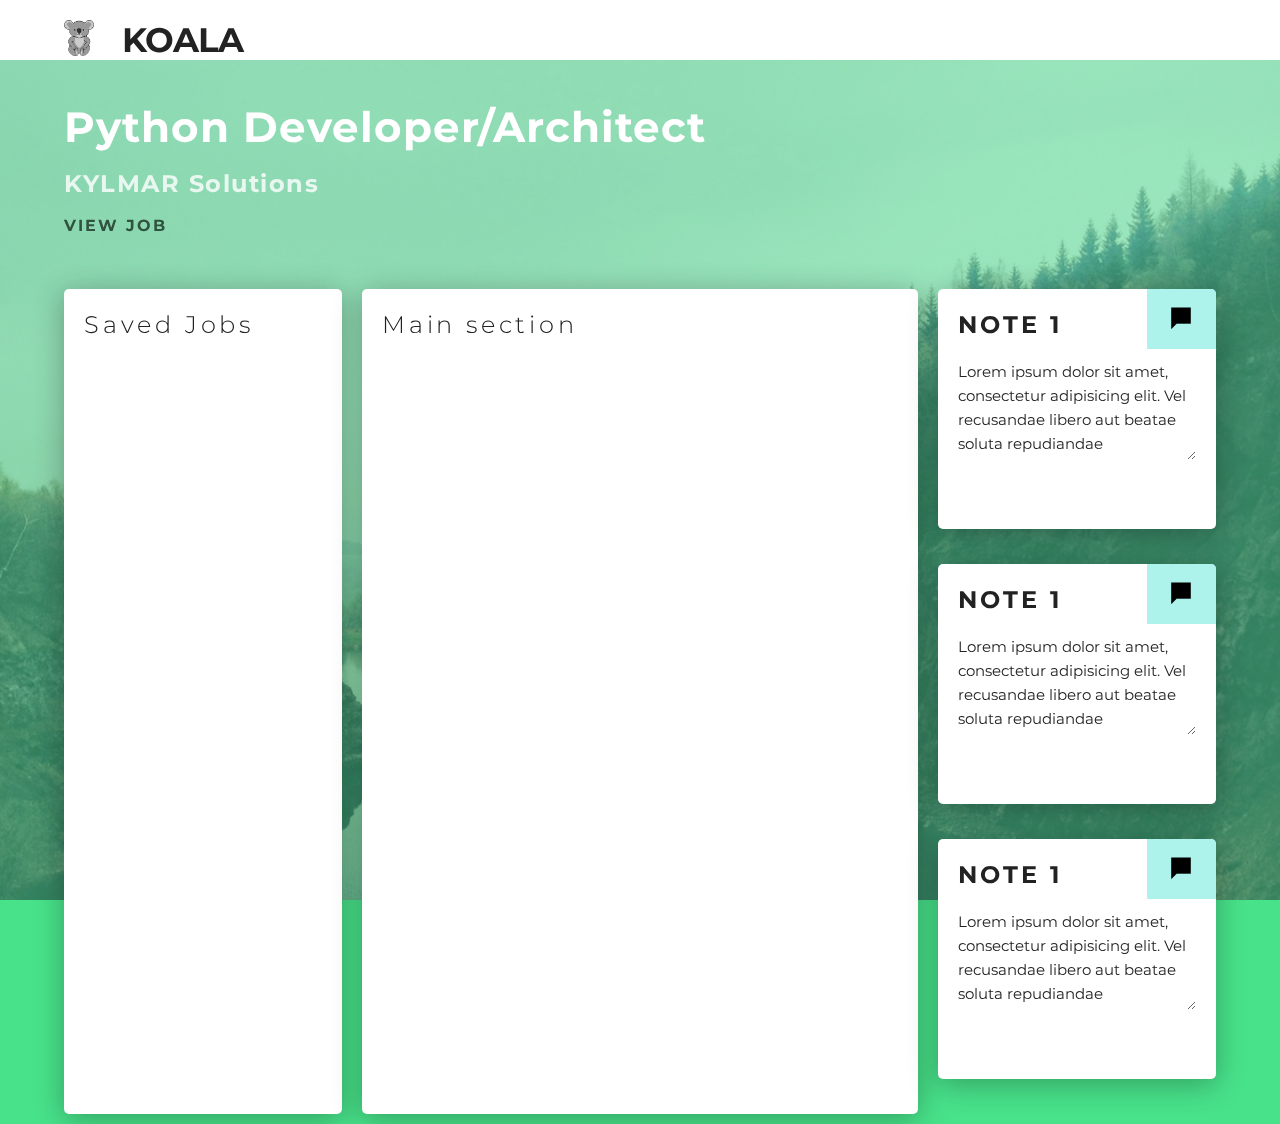
==== dashboard.html @ 85a9f55a "add landing page. change index to dashboard" ====
<!DOCTYPE html>
<html lang="en">
  <head>
    <title></title>
    <meta charset="UTF-8">
    <meta name="viewport" content="width=device-width, initial-scale=1">
    <link href="style.css" rel="stylesheet">
  </head>
  <body>
  
    
      <div class="Background-image"></div>
        <div class="Page-wrap">
        <header class="Header">
          <div class="Grid middle container">
            <div class="Cell six Brand">
              <div class="Grid">
                <div class="Cell one"><img src="img/Koala.png" alt=""></div>
                <div class="Cell"><h1 class="uppercase">Koala</h1></div>
              </div>              
            </div><!-- /.brand -->
          </div><!-- /.container -->
        </header>

        <main role="main">
          <div class="container">

            <div class="Job">
              <h3 class="Job__title h1">Python Developer/Architect</h3>
              <p class="Job__company h3">KYLMAR Solutions</p>
              <p class="Job__link uppercase">
                <a href="" class="">View Job</a>
              </p>
            </div><!--Job-->


            <div class="Grid">

              <div class="Cell three">
                <div class="Card">
                  <h3>Saved Jobs</h3>
                </div>
              </div>


              <div class="Cell six">
                <div class="Card">
                  <h3>Main section</h3>
                </div>
              </div>
              <div class="Cell three">


                <div class="Note Card">
                  <div class="Note__bubble Grid center middle">
                    <img src="img/bubble.png" alt="" class="Cell">
                  </div>
                  <h3 class="Note__title uppercase">Note 1</h3>
                  <textarea class="Note__content">Lorem ipsum dolor sit amet, consectetur adipisicing elit. Vel recusandae libero aut beatae soluta repudiandae consequatur voluptatem, culpa placeat repellendus tenetur impedit numquam! Hic facilis totam dolores, placeat doloribus quibusdam!
                  </textarea>
                </div><!-- /.Note -->

                <div class="Note Card">
                  <div class="Note__bubble Grid center middle">
                    <img src="img/bubble.png" alt="" class="Cell">
                  </div>
                  <h3 class="Note__title uppercase">Note 1</h3>
                  <textarea class="Note__content">Lorem ipsum dolor sit amet, consectetur adipisicing elit. Vel recusandae libero aut beatae soluta repudiandae consequatur voluptatem, culpa placeat repellendus tenetur impedit numquam! Hic facilis totam dolores, placeat doloribus quibusdam!
                  </textarea>
                </div><!-- /.Note -->

                <div class="Note Card">
                  <div class="Note__bubble Grid center middle">
                    <img src="img/bubble.png" alt="" class="Cell">
                  </div>
                  <h3 class="Note__title uppercase">Note 1</h3>
                  <textarea class="Note__content">Lorem ipsum dolor sit amet, consectetur adipisicing elit. Vel recusandae libero aut beatae soluta repudiandae consequatur voluptatem, culpa placeat repellendus tenetur impedit numquam! Hic facilis totam dolores, placeat doloribus quibusdam!
                  </textarea>
                </div><!-- /.Note -->

              </div><!-- /.Cell-->


            </div><!-- /.Grid -->

          </div><!-- /.container -->



        </main>
      </div><!-- /.Page-wrap -->




    


  </body>
</html>
---- style.css ----
@import url('https://fonts.googleapis.com/css?family=Montserrat:400,700');

  /*! normalize.css v3.0.2 | MIT License | git.io/normalize */img,legend{border:0}legend,td,th{padding:0}html{font-family:sans-serif;-ms-text-size-adjust:100%;-webkit-text-size-adjust:100%}body{margin:0}article,aside,details,figcaption,figure,footer,header,hgroup,main,menu,nav,section,summary{display:block}audio,canvas,progress,video{display:inline-block;vertical-align:baseline}audio:not([controls]){display:none;height:0}[hidden],template{display:none}a{background-color:transparent}a:active,a:hover{outline:0}abbr[title]{border-bottom:1px dotted}b,optgroup,strong{font-weight:700}dfn{font-style:italic}h1{font-size:2em;margin:.67em 0}mark{background:#ff0;color:#000}small{font-size:80%}sub,sup{font-size:75%;line-height:0;position:relative;vertical-align:baseline}sup{top:-.5em}sub{bottom:-.25em}svg:not(:root){overflow:hidden}figure{margin:1em 40px}hr{-moz-box-sizing:content-box;box-sizing:content-box;height:0}pre,textarea{overflow:auto}code,kbd,pre,samp{font-family:monospace,monospace;font-size:1em}button,input,optgroup,select,textarea{color:inherit;font:inherit;margin:0}button{overflow:visible}button,select{text-transform:none}button,html input[type=button],input[type=reset],input[type=submit]{-webkit-appearance:button;cursor:pointer}button[disabled],html input[disabled]{cursor:default}button::-moz-focus-inner,input::-moz-focus-inner{border:0;padding:0}input{line-height:normal}input[type=checkbox],input[type=radio]{box-sizing:border-box;padding:0}input[type=number]::-webkit-inner-spin-button,input[type=number]::-webkit-outer-spin-button{height:auto}input[type=search]{-webkit-appearance:textfield;-moz-box-sizing:content-box;-webkit-box-sizing:content-box;box-sizing:content-box}input[type=search]::-webkit-search-cancel-button,input[type=search]::-webkit-search-decoration{-webkit-appearance:none}fieldset{border:1px solid silver;margin:0 2px;padding:.35em .625em .75em}table{border-collapse:collapse;border-spacing:0}


  /* Skeleton V2.0.4 | Copyright 2014, Dave Gamache | www.getskeleton.com | Free to use under the MIT license. | http://www.opensource.org/licenses/mit-license.php | 12/29/2014 | Sans-grid */h1,h2,h3{letter-spacing:-.1rem}body,h6{line-height:1.6}ol,p,ul{margin-top:0}html{font-size:62.5%}body{font-size:1.5em;font-weight:400;font-family:'Montserrat',HelveticaNeue,"Helvetica Neue",Helvetica,Arial,sans-serif;color:#222}h1,h2,h3,h4,h5,h6{margin-top:0;margin-bottom:2rem;font-weight:300}h1{font-size:4rem;line-height:1.2}h2{font-size:3.6rem;line-height:1.25}h3{font-size:3rem;line-height:1.3}h4{font-size:2.4rem;line-height:1.35;letter-spacing:-.08rem}h5{font-size:1.8rem;line-height:1.5;letter-spacing:-.05rem}h6{font-size:1.5rem;letter-spacing:0}@media (min-width:550px){h1{font-size:5rem}h2{font-size:4.2rem}h3{font-size:3.6rem}h4{font-size:3rem}h5{font-size:2.4rem}h6{font-size:1.5rem}}a{color:#1EAEDB}a:hover{color:#0FA0CE}.button,button,input[type=submit],input[type=reset],input[type=button]{display:inline-block;height:38px;padding:0 30px;color:#555;text-align:center;font-size:11px;font-weight:600;line-height:38px;letter-spacing:.1rem;text-transform:uppercase;text-decoration:none;white-space:nowrap;background-color:transparent;border-radius:4px;border:1px solid #bbb;cursor:pointer;box-sizing:border-box}.button:focus,.button:hover,button:focus,button:hover,input[type=submit]:focus,input[type=submit]:hover,input[type=reset]:focus,input[type=reset]:hover,input[type=button]:focus,input[type=button]:hover{color:#333;border-color:#888;outline:0}.button.button-primary,button.button-primary,input[type=submit].button-primary,input[type=reset].button-primary,input[type=button].button-primary{color:#FFF;background-color:#33C3F0;border-color:#33C3F0}.button.button-primary:focus,.button.button-primary:hover,button.button-primary:focus,button.button-primary:hover,input[type=submit].button-primary:focus,input[type=submit].button-primary:hover,input[type=reset].button-primary:focus,input[type=reset].button-primary:hover,input[type=button].button-primary:focus,input[type=button].button-primary:hover{color:#FFF;background-color:#1EAEDB;border-color:#1EAEDB}input[type=tel],input[type=url],input[type=password],input[type=email],input[type=number],input[type=search],input[type=text],select,textarea{height:38px;padding:6px 10px;background-color:#fff;border:1px solid #D1D1D1;border-radius:4px;box-shadow:none;box-sizing:border-box}input[type=tel],input[type=url],input[type=password],input[type=email],input[type=number],input[type=search],input[type=text],textarea{-webkit-appearance:none;-moz-appearance:none;appearance:none}textarea{min-height:65px;padding-top:6px;padding-bottom:6px}input[type=tel]:focus,input[type=url]:focus,input[type=password]:focus,input[type=email]:focus,input[type=number]:focus,input[type=search]:focus,input[type=text]:focus,select:focus,textarea:focus{border:1px solid #33C3F0;outline:0}label,legend{display:block;margin-bottom:.5rem;font-weight:600}fieldset{padding:0;border-width:0}input[type=checkbox],input[type=radio]{display:inline}label>.label-body{display:inline-block;margin-left:.5rem;font-weight:400}ul{list-style:circle inside}ol{list-style:decimal inside}ol,ul{padding-left:0}ol ol,ol ul,ul ol,ul ul{margin:1.5rem 0 1.5rem 3rem;font-size:90%}.button,button,li{margin-bottom:1rem}code{padding:.2rem .5rem;margin:0 .2rem;font-size:90%;white-space:nowrap;background:#F1F1F1;border:1px solid #E1E1E1;border-radius:4px}pre>code{display:block;padding:1rem 1.5rem;white-space:pre}td,th{padding:12px 15px;text-align:left;border-bottom:1px solid #E1E1E1}td:first-child,th:first-child{padding-left:0}td:last-child,th:last-child{padding-right:0}fieldset,input,select,textarea{margin-bottom:1.5rem}blockquote,dl,figure,form,ol,p,pre,table,ul{margin-bottom:2.5rem}.u-full-width{width:100%;box-sizing:border-box}.u-max-full-width{max-width:100%;box-sizing:border-box}.u-pull-right{float:right}.u-pull-left{float:left}hr{margin-top:3rem;margin-bottom:3.5rem;border-width:0;border-top:1px solid #E1E1E1}.container:after,.row:after,.u-cf{content:"";display:table;clear:both}

  /* flexbox grid */*{box-sizing:border-box;}.container{margin:0 auto;width:95%;}@media(min-width:750px){.container{width:90%;}}.Grid{display:-webkit-box;display:-ms-flexbox;display:flex;-ms-flex-wrap:wrap;flex-wrap:wrap}.Grid.top{-webkit-box-align:start;-webkit-align-items:flex-start;-ms-flex-align:start;-ms-grid-row-align:flex-start;align-items:flex-start}.Grid.middle{-webkit-box-align:center;-webkit-align-items:center;-ms-flex-align:center;-ms-grid-row-align:center;align-items:center}.Grid.bottom{-webkit-box-align:end;-webkit-align-items:flex-end;-ms-flex-align:end;-ms-grid-row-align:flex-end;align-items:flex-end}.Grid.stretch{-webkit-box-align:stretch;-webkit-align-items:stretch;-ms-flex-align:stretch;-ms-grid-row-align:stretch;align-items:stretch}.Grid.baseline{-webkit-box-align:baseline;-webkit-align-items:baseline;-ms-flex-align:baseline;-ms-grid-row-align:baseline;align-items:baseline}.Grid.left{-webkit-box-pack:start;-ms-flex-pack:start;justify-content:flex-start}.Grid.center{-webkit-box-pack:center;-ms-flex-pack:center;justify-content:center}.Grid.right{-webkit-box-pack:end;-ms-flex-pack:end;justify-content:flex-end}.Grid.between{-webkit-box-pack:justify;-ms-flex-pack:justify;justify-content:space-between}.Grid.around{-ms-flex-pack:distribute;justify-content:space-around}.Cell{box-sizing:border-box;-ms-flex-negative:0;flex-shrink:0;order:10}.Cell:first-child{padding-left:0}.Cell:last-child{padding-right:0}.Cell.fill{width:100%;-webkit-box-flex:1;-ms-flex-positive:1;flex-grow:1}@media (min-width:750px){.Cell.fill{min-width:0;width:0}}.Cell.eight,.Cell.eleven,.Cell.five,.Cell.four,.Cell.nine,.Cell.one,.Cell.seven,.Cell.six,.Cell.ten,.Cell.three,.Cell.twelve,.Cell.two{width:100%}@media (min-width:750px){.Cell{padding:1rem}.Cell.one{width:8.33333%}.Cell.two{width:16.66667%}.Cell.three{width:25%}.Cell.four{width:33.33333%}.Cell.five{width:41.66667%}.Cell.six{width:50%}.Cell.seven{width:58.33333%}.Cell.eight{width:66.66667%}.Cell.nine{width:75%}.Cell.ten{width:83.33333%}.Cell.eleven{width:91.66667%}.Cell.twelve{width:100%}}@media (max-width:749px){.first{order:1}.second{order:2}.third{order:3}}

/* Helpers */
.uppercase {
  text-transform: uppercase;
}

/* Typography */
h1, .h1 {
  font-size: 4.2rem;
}
h2, .h2 {
  font-size: 3.4rem;
}
h3, .h3 {
  font-size: 2.4rem;
  letter-spacing: .38rem;
}








/* Landing Page */
.Landing {
  height: 100vh;
  padding: 10rem 0;
  text-align: center;
}
.Landing__logo img {
  height: auto;
  margin-bottom: -3rem;
  width: 25%;
}
.Landing__logo h1 {
  color: #fff;
  font-weight: bold;
}
.Landing__video {
  position: fixed;
  top: 50%;
  left: 50%;
  min-width: 100%;
  min-height: 100%;
  width: auto;
  height: auto;
  z-index: -100;
  opacity: 0.2;
  -ms-transform: translateX(-50%) translateY(-50%);
  -moz-transform: translateX(-50%) translateY(-50%);
  -webkit-transform: translateX(-50%) translateY(-50%);
  transform: translateX(-50%) translateY(-50%);
  background: url(polina.jpg) no-repeat;
  background-size: cover; 
}

.Works {
  background-color: #fff;
}








/* Job */
.Job {
  margin: 4rem 0;
}
.Job__title {
  color: #fff;
  font-weight: bold;
  letter-spacing: 0.1rem;
  margin-bottom: 10px;
}
.Job__company {
  color: rgba(255,255,255,0.8);
  font-weight: bold;
  letter-spacing: 0.15rem;
  margin-bottom: 10px;
}
.Job__link a {
  color: #30533F;
  font-size: 1.6rem;
  font-weight: bold;
  letter-spacing: 0.2rem;
  text-decoration: none;
}
  .Job__link a:hover {
    color: #000;
  }




/* body */
body {
  background-color: #48E28A;
}
.Page-wrap {
  position: relative;
  z-index: 5;
}
.Background-image {
  background-image: url('img/main-bg.jpg');
  background-position: 0 0;
  background-size: cover;
  background-attachment: fixed;
  bottom: 0;
  height: 100%;
  left: 0;
  opacity: 0.5;
  position: fixed;
  right: 0;
  top: 0;
  width: 100%;
  z-index: 1;
}






.Header {
  background-color: #fff;
}
.Header > .container {
  height: 60px;
}
.Brand h1 {
  font-size: 3.4rem;
  font-weight: bold;
  margin: 0;
}
.Brand img {
  height: auto;
  width: 80%;
}









.Card {
  background: #fff;
  box-shadow: 0 5px 30px 0 rgba(0,0,0,0.30);
  border-radius: 5px;
  height: 100%;
  padding: 20px;
}

.Note {
  height: 240px;
  margin-bottom: 3.5rem;
  overflow: hidden;
  position: relative;
  width: 100%;
}
.Note__content {
  border: none;
  height: 100px;
  overflow: hidden;
  padding: 0;
  width: 100%;
}
  .Note__content:focus {
    border: none;
  }

.Note__title {
  font-weight: bold;
  letter-spacing: 0.3rem;
}

.Note__bubble {
  background-color: #ADF2EB;
  height: 25%;
  position: absolute;
  right: 0;
  top: 0;
  width: 25%;
}
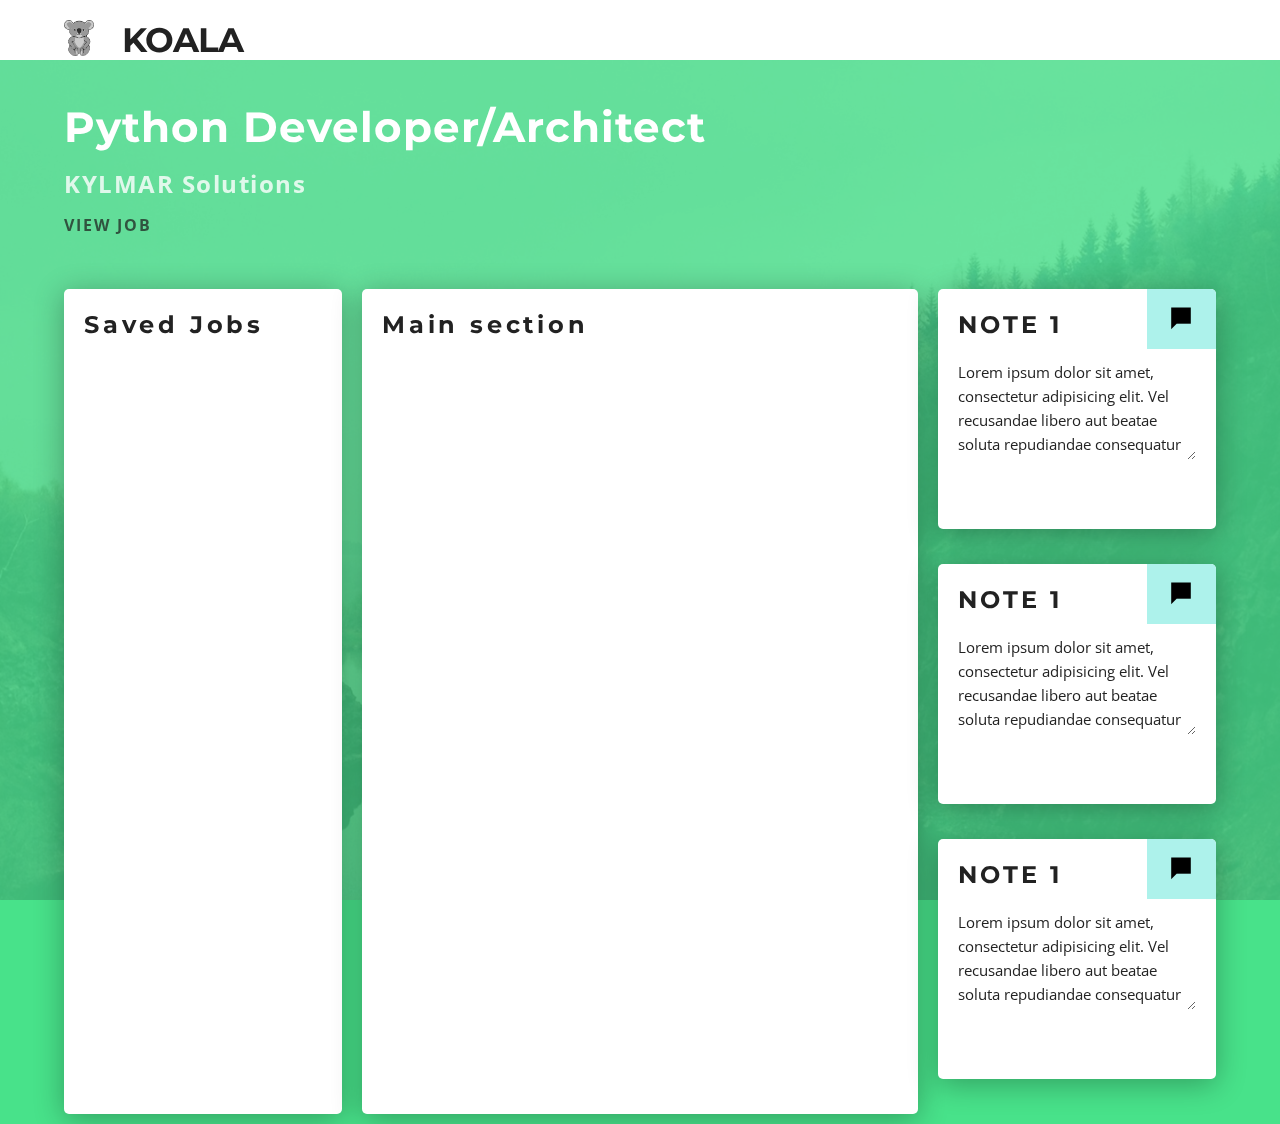
==== commit 73234cfe: "finish landing page. animate notes on hover" ====
--- a/dashboard.html
+++ b/dashboard.html
@@ -4,7 +4,7 @@
     <title></title>
     <meta charset="UTF-8">
     <meta name="viewport" content="width=device-width, initial-scale=1">
-    <link href="style.css" rel="stylesheet">
+    <link href="css/style.css" rel="stylesheet">
   </head>
   <body>
   
@@ -95,6 +95,5 @@
 
     
 
-
   </body>
 </html>
--- a/css/style.css
+++ b/css/style.css
@@ -0,0 +1,301 @@
+@import url('https://fonts.googleapis.com/css?family=Montserrat:400,700|Open+Sans');
+
+  /*! normalize.css v3.0.2 | MIT License | git.io/normalize */img,legend{border:0}legend,td,th{padding:0}html{font-family:sans-serif;-ms-text-size-adjust:100%;-webkit-text-size-adjust:100%}body{margin:0}article,aside,details,figcaption,figure,footer,header,hgroup,main,menu,nav,section,summary{display:block}audio,canvas,progress,video{display:inline-block;vertical-align:baseline}audio:not([controls]){display:none;height:0}[hidden],template{display:none}a{background-color:transparent}a:active,a:hover{outline:0}abbr[title]{border-bottom:1px dotted}b,optgroup,strong{font-weight:700}dfn{font-style:italic}h1{font-size:2em;margin:.67em 0}mark{background:#ff0;color:#000}small{font-size:80%}sub,sup{font-size:75%;line-height:0;position:relative;vertical-align:baseline}sup{top:-.5em}sub{bottom:-.25em}svg:not(:root){overflow:hidden}figure{margin:1em 40px}hr{-moz-box-sizing:content-box;box-sizing:content-box;height:0}pre,textarea{overflow:auto}code,kbd,pre,samp{font-family:monospace,monospace;font-size:1em}button,input,optgroup,select,textarea{color:inherit;font:inherit;margin:0}button{overflow:visible}button,select{text-transform:none}button,html input[type=button],input[type=reset],input[type=submit]{-webkit-appearance:button;cursor:pointer}button[disabled],html input[disabled]{cursor:default}button::-moz-focus-inner,input::-moz-focus-inner{border:0;padding:0}input{line-height:normal}input[type=checkbox],input[type=radio]{box-sizing:border-box;padding:0}input[type=number]::-webkit-inner-spin-button,input[type=number]::-webkit-outer-spin-button{height:auto}input[type=search]{-webkit-appearance:textfield;-moz-box-sizing:content-box;-webkit-box-sizing:content-box;box-sizing:content-box}input[type=search]::-webkit-search-cancel-button,input[type=search]::-webkit-search-decoration{-webkit-appearance:none}fieldset{border:1px solid silver;margin:0 2px;padding:.35em .625em .75em}table{border-collapse:collapse;border-spacing:0}
+
+
+  /* Skeleton V2.0.4 | Copyright 2014, Dave Gamache | www.getskeleton.com | Free to use under the MIT license. | http://www.opensource.org/licenses/mit-license.php | 12/29/2014 | Sans-grid */h1,h2,h3{letter-spacing:-.1rem}body,h6{line-height:1.6}ol,p,ul{margin-top:0}html{font-size:62.5%}body{font-size:1.5em;font-weight:400;font-family:'Open Sans',HelveticaNeue,"Helvetica Neue",Helvetica,Arial,sans-serif;color:#222}h1,h2,h3,h4,h5,h6{margin-top:0;margin-bottom:2rem;font-weight:300}h1{font-size:4rem;line-height:1.2}h2{font-size:3.6rem;line-height:1.25}h3{font-size:3rem;line-height:1.3}h4{font-size:2.4rem;line-height:1.35;letter-spacing:-.08rem}h5{font-size:1.8rem;line-height:1.5;letter-spacing:-.05rem}h6{font-size:1.5rem;letter-spacing:0}@media (min-width:550px){h1{font-size:5rem}h2{font-size:4.2rem}h3{font-size:3.6rem}h4{font-size:3rem}h5{font-size:2.4rem}h6{font-size:1.5rem}}a{color:#086C33}a:hover{color:#0FA0CE}.button,button,input[type=submit],input[type=reset],input[type=button]{display:inline-block;height:38px;padding:0 30px;color:#555;text-align:center;font-size:11px;font-weight:600;line-height:38px;letter-spacing:.1rem;text-transform:uppercase;text-decoration:none;white-space:nowrap;background-color:rgba(255,255,255,0.8);border-radius:4px;border:1px solid #eee;cursor:pointer;box-sizing:border-box}.button:focus,.button:hover,button:focus,button:hover,input[type=submit]:focus,input[type=submit]:hover,input[type=reset]:focus,input[type=reset]:hover,input[type=button]:focus,input[type=button]:hover{color:#333;background-color:rgba(255,255,255,0.9);border-color:#ddd;outline:0}.button.button-primary,button.button-primary,input[type=submit].button-primary,input[type=reset].button-primary,input[type=button].button-primary{color:#FFF;background-color:#2F533E;border-color:#2F533E}.button.button-primary:focus,.button.button-primary:hover,button.button-primary:focus,button.button-primary:hover,input[type=submit].button-primary:focus,input[type=submit].button-primary:hover,input[type=reset].button-primary:focus,input[type=reset].button-primary:hover,input[type=button].button-primary:focus,input[type=button].button-primary:hover{color:#FFF;background-color:#086C33;border-color:#086C33}input[type=tel],input[type=url],input[type=password],input[type=email],input[type=number],input[type=search],input[type=text],select,textarea{height:38px;padding:6px 10px;background-color:#fff;border:1px solid #D1D1D1;border-radius:4px;box-shadow:none;box-sizing:border-box}input[type=tel],input[type=url],input[type=password],input[type=email],input[type=number],input[type=search],input[type=text],textarea{-webkit-appearance:none;-moz-appearance:none;appearance:none}textarea{min-height:65px;padding-top:6px;padding-bottom:6px}input[type=tel]:focus,input[type=url]:focus,input[type=password]:focus,input[type=email]:focus,input[type=number]:focus,input[type=search]:focus,input[type=text]:focus,select:focus,textarea:focus{border:1px solid #2F533E;outline:0}label,legend{display:block;margin-bottom:.5rem;font-weight:600}fieldset{padding:0;border-width:0}input[type=checkbox],input[type=radio]{display:inline}label>.label-body{display:inline-block;margin-left:.5rem;font-weight:400}ul{list-style:circle inside}ol{list-style:decimal inside}ol,ul{padding-left:0}ol ol,ol ul,ul ol,ul ul{margin:1.5rem 0 1.5rem 3rem;font-size:90%}.button,button,li{margin-bottom:1rem}code{padding:.2rem .5rem;margin:0 .2rem;font-size:90%;white-space:nowrap;background:#F1F1F1;border:1px solid #E1E1E1;border-radius:4px}pre>code{display:block;padding:1rem 1.5rem;white-space:pre}td,th{padding:12px 15px;text-align:left;border-bottom:1px solid #E1E1E1}td:first-child,th:first-child{padding-left:0}td:last-child,th:last-child{padding-right:0}fieldset,input,select,textarea{margin-bottom:1.5rem}blockquote,dl,figure,form,ol,p,pre,table,ul{margin-bottom:2.5rem}.u-full-width{width:100%;box-sizing:border-box}.u-max-full-width{max-width:100%;box-sizing:border-box}.u-pull-right{float:right}.u-pull-left{float:left}hr{margin-top:3rem;margin-bottom:3.5rem;border-width:0;border-top:1px solid #E1E1E1}.container:after,.row:after,.u-cf{content:"";display:table;clear:both}
+
+  /* flexbox grid */*{box-sizing:border-box;}.container{margin:0 auto;width:95%;}@media(min-width:750px){.container{width:90%;}}.Grid{display:-webkit-box;display:-ms-flexbox;display:flex;-ms-flex-wrap:wrap;flex-wrap:wrap}.Grid.top{-webkit-box-align:start;-webkit-align-items:flex-start;-ms-flex-align:start;-ms-grid-row-align:flex-start;align-items:flex-start}.Grid.middle{-webkit-box-align:center;-webkit-align-items:center;-ms-flex-align:center;-ms-grid-row-align:center;align-items:center}.Grid.bottom{-webkit-box-align:end;-webkit-align-items:flex-end;-ms-flex-align:end;-ms-grid-row-align:flex-end;align-items:flex-end}.Grid.stretch{-webkit-box-align:stretch;-webkit-align-items:stretch;-ms-flex-align:stretch;-ms-grid-row-align:stretch;align-items:stretch}.Grid.baseline{-webkit-box-align:baseline;-webkit-align-items:baseline;-ms-flex-align:baseline;-ms-grid-row-align:baseline;align-items:baseline}.Grid.left{-webkit-box-pack:start;-ms-flex-pack:start;justify-content:flex-start}.Grid.center{-webkit-box-pack:center;-ms-flex-pack:center;justify-content:center}.Grid.right{-webkit-box-pack:end;-ms-flex-pack:end;justify-content:flex-end}.Grid.between{-webkit-box-pack:justify;-ms-flex-pack:justify;justify-content:space-between}.Grid.around{-ms-flex-pack:distribute;justify-content:space-around}.Cell{box-sizing:border-box;-ms-flex-negative:0;flex-shrink:0;order:10}.Cell:first-child{padding-left:0}.Cell:last-child{padding-right:0}.Cell.fill{width:100%;-webkit-box-flex:1;-ms-flex-positive:1;flex-grow:1}@media (min-width:750px){.Cell.fill{min-width:0;width:0}}.Cell.eight,.Cell.eleven,.Cell.five,.Cell.four,.Cell.nine,.Cell.one,.Cell.seven,.Cell.six,.Cell.ten,.Cell.three,.Cell.twelve,.Cell.two{width:100%}@media (min-width:750px){.Cell{padding:1rem}.Cell.one{width:8.33333%}.Cell.two{width:16.66667%}.Cell.three{width:25%}.Cell.four{width:33.33333%}.Cell.five{width:41.66667%}.Cell.six{width:50%}.Cell.seven{width:58.33333%}.Cell.eight{width:66.66667%}.Cell.nine{width:75%}.Cell.ten{width:83.33333%}.Cell.eleven{width:91.66667%}.Cell.twelve{width:100%}}@media (max-width:749px){.first{order:1}.second{order:2}.third{order:3}}
+
+
+
+
+
+/* body */
+body {
+  background-color: #48E28A;
+}
+.Page-wrap {
+  position: relative;
+  z-index: 5;
+}
+.Background-image {
+  background-image: url('../img/main-bg.jpg');
+  background-position: 0 0;
+  background-size: cover;
+  background-attachment: fixed;
+  bottom: 0;
+  height: 100%;
+  left: 0;
+  opacity: 0.2;
+  position: fixed;
+  right: 0;
+  top: 0;
+  width: 100%;
+  z-index: 1;
+}
+
+
+
+
+
+
+/* Buttons */
+button,
+.button {
+  box-shadow: 0 5px 10px 0 rgba(0,0,0,0.50);
+  transition: .2s all ease-in;
+}
+  button:hover,
+  .button:hover {
+    box-shadow: 0 7px 15px 0 rgba(0,0,0,0.50);
+  }
+
+
+
+/* Typography */
+h1,h2,h3,h4,h5,h6 { 
+  font-weight:700;
+  font-family:'Montserrat',HelveticaNeue,"Helvetica Neue",Helvetica,Arial,sans-serif; 
+}
+h1, .h1 {
+  font-size: 4.2rem;
+}
+h2, .h2 {
+  font-size: 3.4rem;
+}
+h3, .h3 {
+  font-size: 2.4rem;
+  letter-spacing: .38rem;
+}
+
+
+
+
+
+
+
+
+/* Landing Page */
+.Landing {
+  height: 100vh;
+  padding: 10rem 0;
+  text-align: center;
+}
+.Landing__logo img {
+  height: auto;
+  margin-bottom: -3rem;
+  width: 25%;
+}
+.Landing p {
+  color: #fff;
+}
+.Landing__logo h1 {
+  color: #fff;
+  font-weight: bold;
+}
+.Landing__video {
+  position: fixed;
+  top: 50%;
+  left: 50%;
+  min-width: 100%;
+  min-height: 100%;
+  width: auto;
+  height: auto;
+  z-index: -100;
+  opacity: 0.1;
+  -ms-transform: translateX(-50%) translateY(-50%);
+  -moz-transform: translateX(-50%) translateY(-50%);
+  -webkit-transform: translateX(-50%) translateY(-50%);
+  transform: translateX(-50%) translateY(-50%);
+  background: url(polina.jpg) no-repeat;
+  background-size: cover; 
+}
+
+.Works {
+  background-color: #fff;
+  box-shadow: 0 5px 15px 0 rgba(0,0,0,0.50);
+  padding: 4rem 0;
+  position: relative;
+  z-index: 5;
+}
+.Feature {
+  border-bottom: 1px solid #E1FFEE;
+  padding: 8rem 0;
+}
+.Feature h3:after {
+  background-color: #48E28A;
+  content: '';
+  display: block;
+  height: 5px;
+  margin: 2rem 0;
+  width: 10%;
+}
+
+
+.End {
+  background-color: #444;
+  background-image: url('../img/end.jpeg');
+  background-position: center center;
+  background-attachment: fixed;
+  background-size: cover;
+  color: #fff;
+  padding: 12rem 0;
+  position: relative;
+}
+.End .container {
+  position: relative;
+  z-index: 5;
+}
+.Background-image--end {
+  background-color: rgba(48,83,63,0.9);
+  position: absolute;
+  z-index: 1;
+  height: 100%;
+  top: 0;
+  width: 100%;
+}
+
+
+
+
+
+
+.Header {
+  background-color: #fff;
+}
+.Header > .container {
+  height: 60px;
+}
+.Brand h1 {
+  font-size: 3.4rem;
+  font-weight: bold;
+  margin: 0;
+}
+.Brand img {
+  height: auto;
+  width: 80%;
+}
+
+
+
+
+
+/* Job */
+.Job {
+  margin: 4rem 0;
+}
+.Job__title {
+  color: #fff;
+  font-weight: bold;
+  letter-spacing: 0.1rem;
+  margin-bottom: 10px;
+}
+.Job__company {
+  color: rgba(255,255,255,0.8);
+  font-weight: bold;
+  letter-spacing: 0.15rem;
+  margin-bottom: 10px;
+}
+.Job__link a {
+  color: #30533F;
+  font-size: 1.6rem;
+  font-weight: bold;
+  letter-spacing: 0.2rem;
+  text-decoration: none;
+}
+  .Job__link a:hover {
+    color: #000;
+  }
+
+
+
+
+
+
+
+
+
+
+.Card {
+  background: #fff;
+  box-shadow: 0 5px 30px 0 rgba(0,0,0,0.30);
+  border-radius: 5px;
+  height: 100%;
+  padding: 20px;
+}
+
+.Note {
+  height: 240px;
+  margin-bottom: 3.5rem;
+  overflow: hidden;
+  position: relative;
+  transition: all .3s ease-in-out;
+  transform: scale(1);   
+  width: 100%;
+}
+  .Note:hover {
+    box-shadow: 0 13px 25px 0 rgba(0, 0, 0, 0.3), 0 11px 7px 0 rgba(0, 0, 0, 0.19);
+    transform: scale(1.05);
+  }
+.Note__content {
+  border: none;
+  height: 100px;
+  overflow: hidden;
+  padding: 0;
+  width: 100%;
+}
+  .Note__content:focus {
+    border: none;
+  }
+
+.Note__title {
+  font-weight: bold;
+  letter-spacing: 0.3rem;
+}
+
+.Note__bubble {
+  background-color: #ADF2EB;
+  height: 25%;
+  position: absolute;
+  right: 0;
+  top: 0;
+  width: 25%;
+}
+
+
+
+
+
+footer {
+  background-color: #48E28A;
+  /*border-bottom: 40px solid #564d65;*/
+}
+
+
+
+
+
+
+/* Helpers */
+.text-center {
+  text-align: center;
+}
+.uppercase {
+  text-transform: uppercase;
+}
+.z-1 {
+  box-shadow: 0 1px 4px 0 rgba(0, 0, 0, 0.37)
+}
+.z-2 {
+  box-shadow: 0 6px 10px 0 rgba(0, 0, 0, 0.3), 0 2px 2px 0 rgba(0, 0, 0, 0.2)
+}
+.z-3 {
+  box-shadow: 0 13px 25px 0 rgba(0, 0, 0, 0.3), 0 11px 7px 0 rgba(0, 0, 0, 0.19)
+}
+.z-4 {
+  box-shadow: 0 20px 40px 0 rgba(0, 0, 0, 0.3), 0 14px 12px 0 rgba(0, 0, 0, 0.17)
+}
+.z-5 {
+box-shadow: 0 27px 55px 0 rgba(0, 0, 0, 0.3), 0 17px 17px 0 rgba(0, 0, 0, 0.15)
+}
